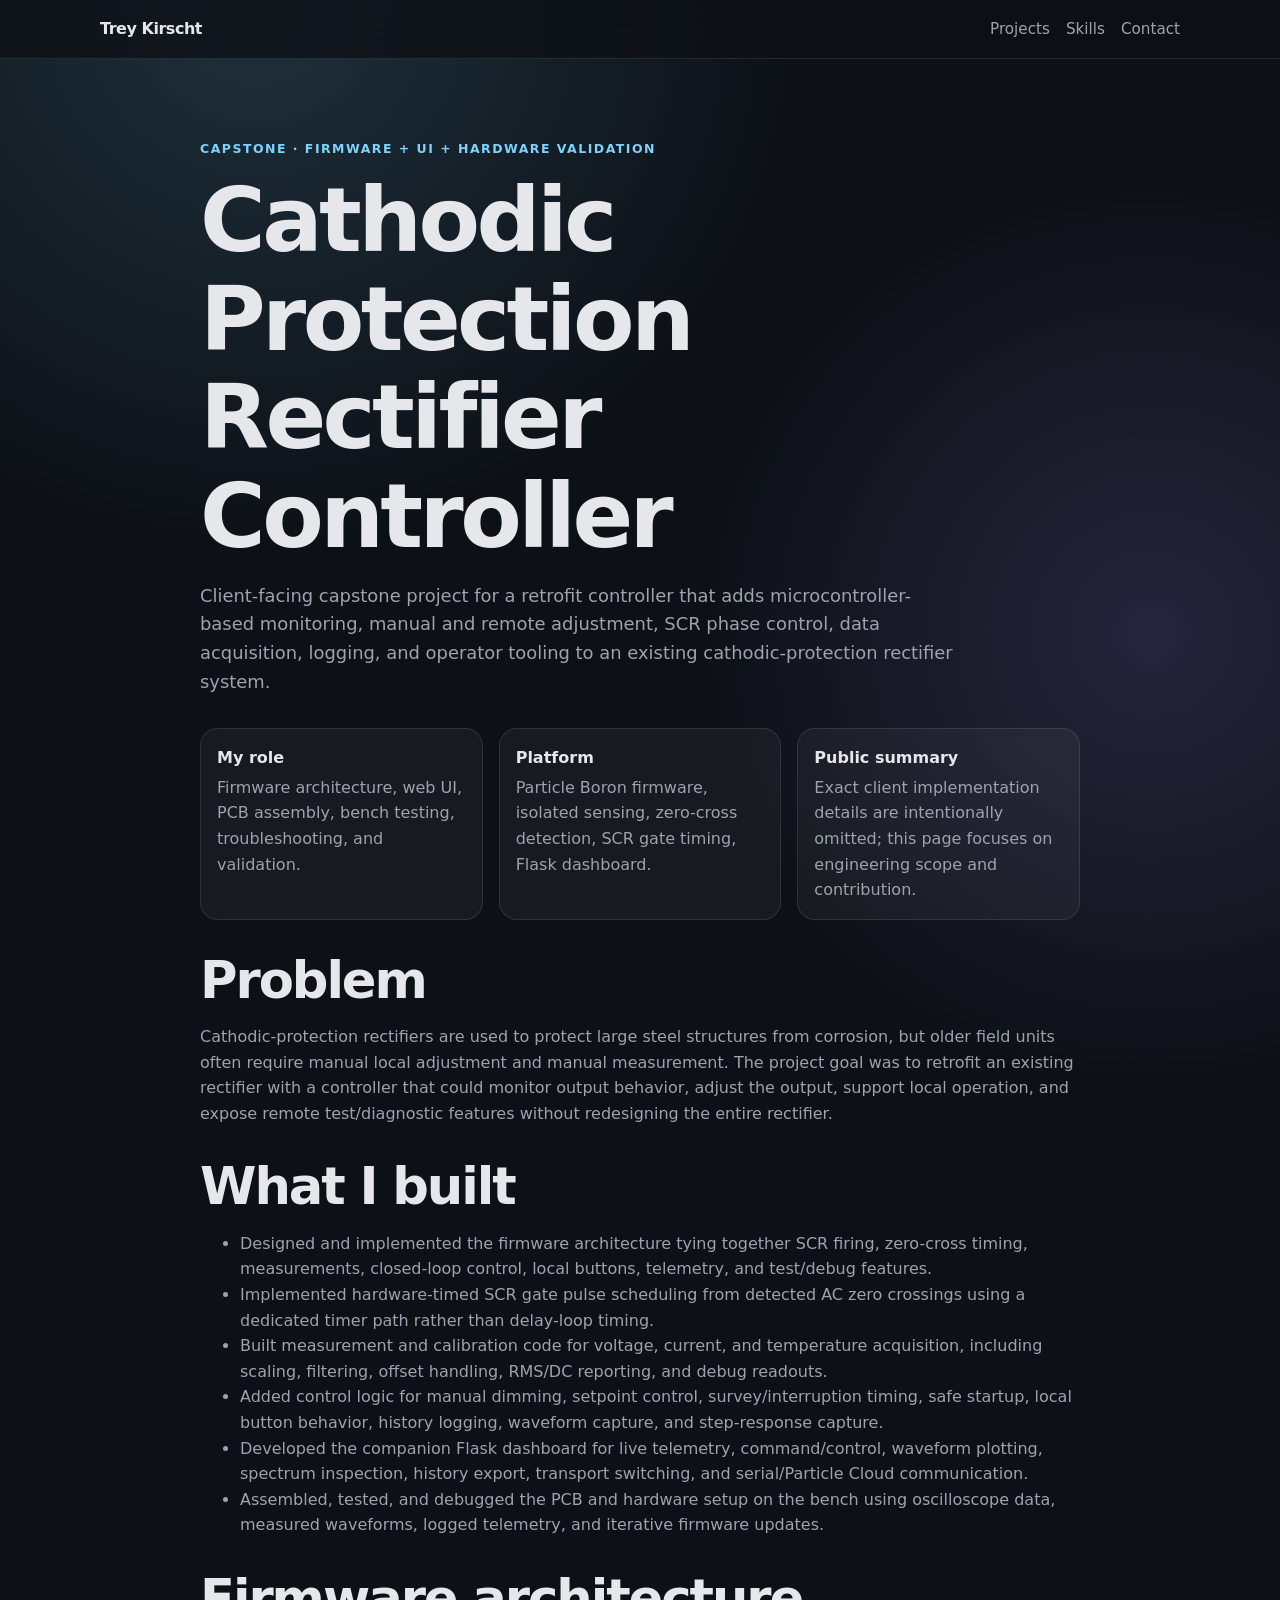
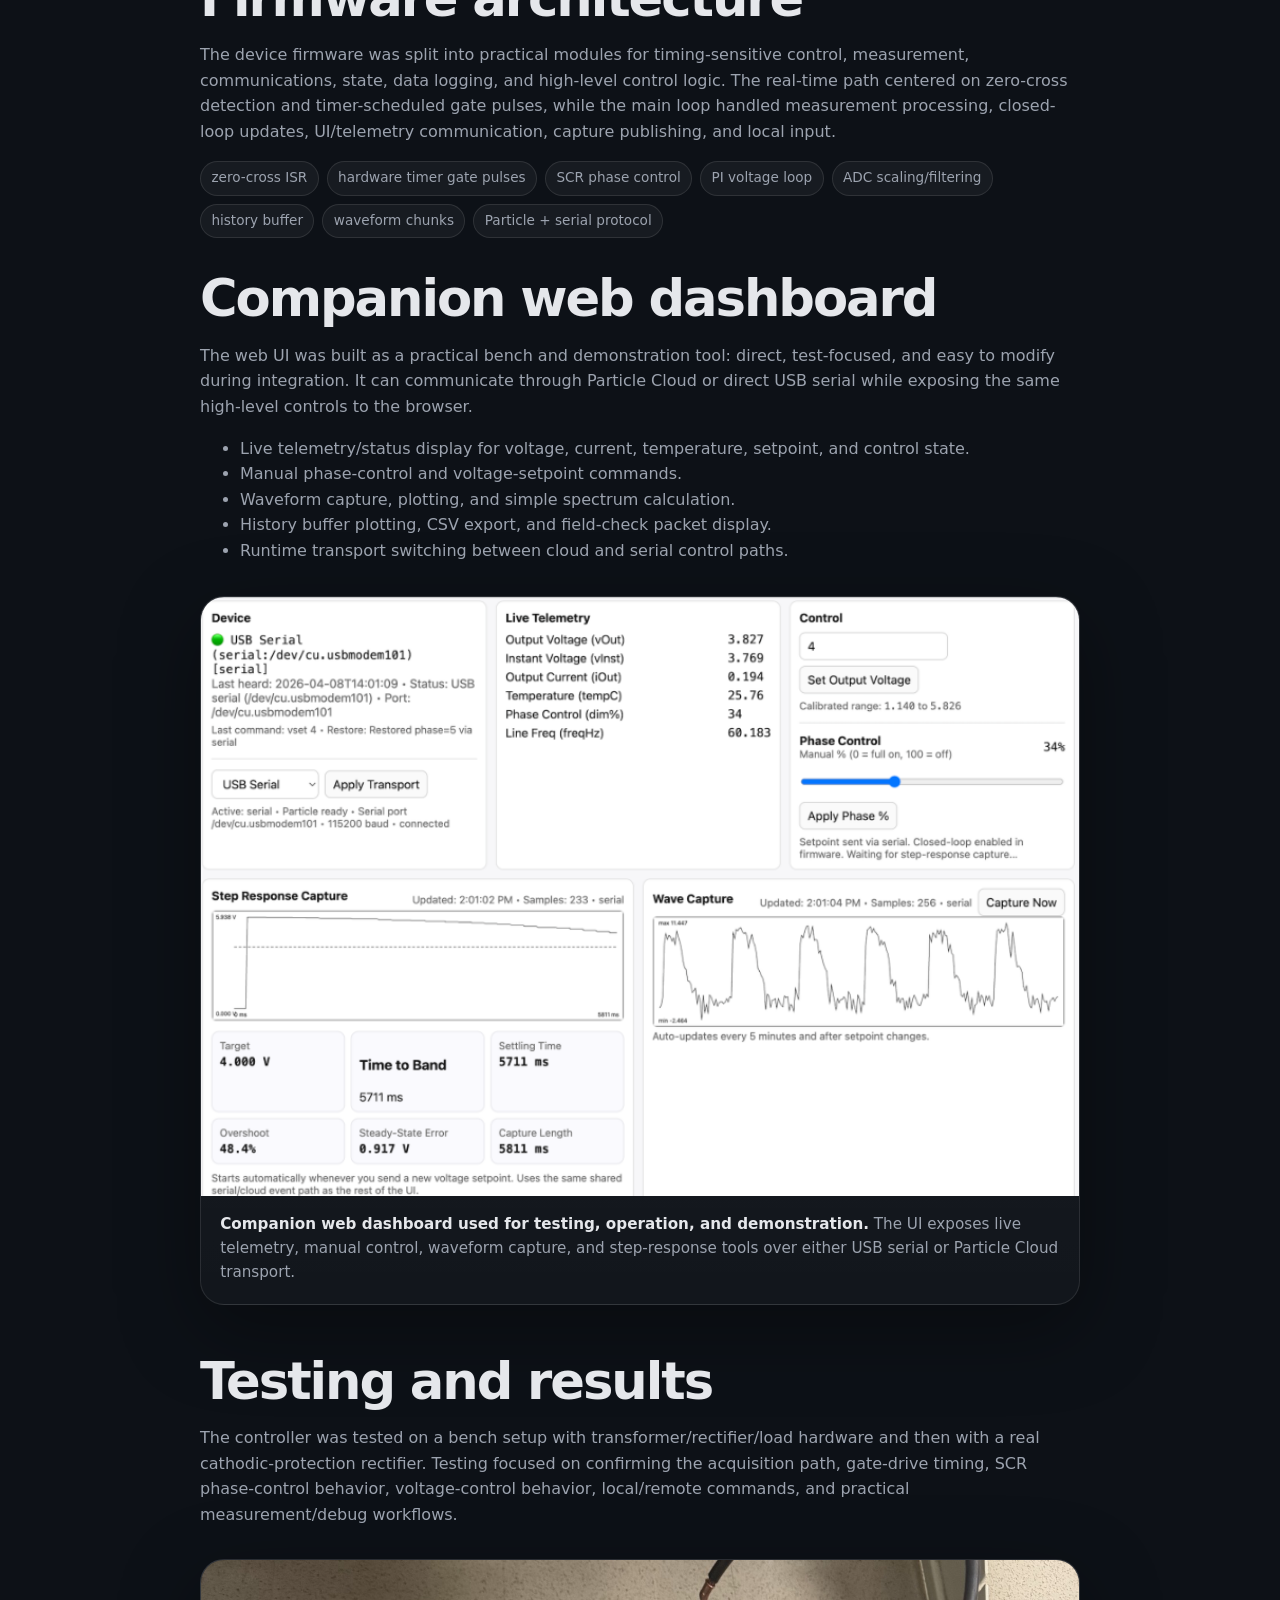
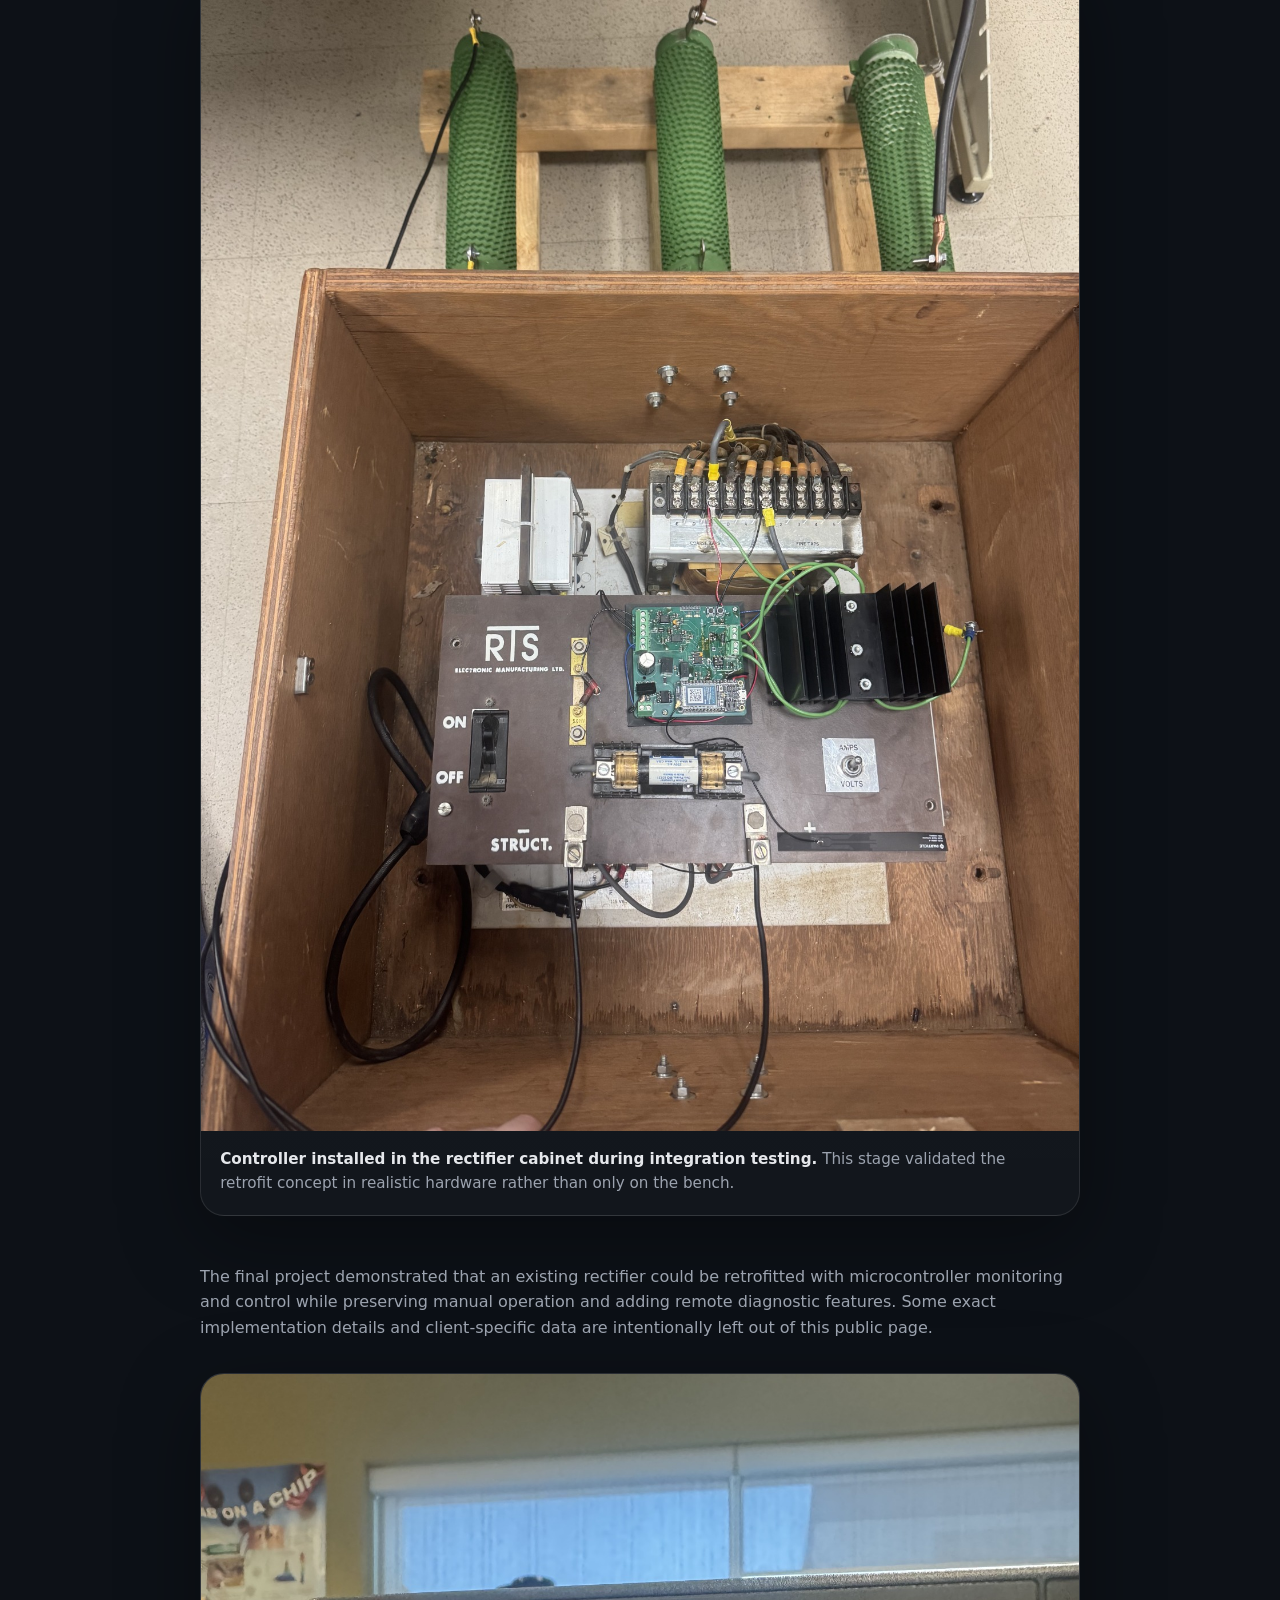
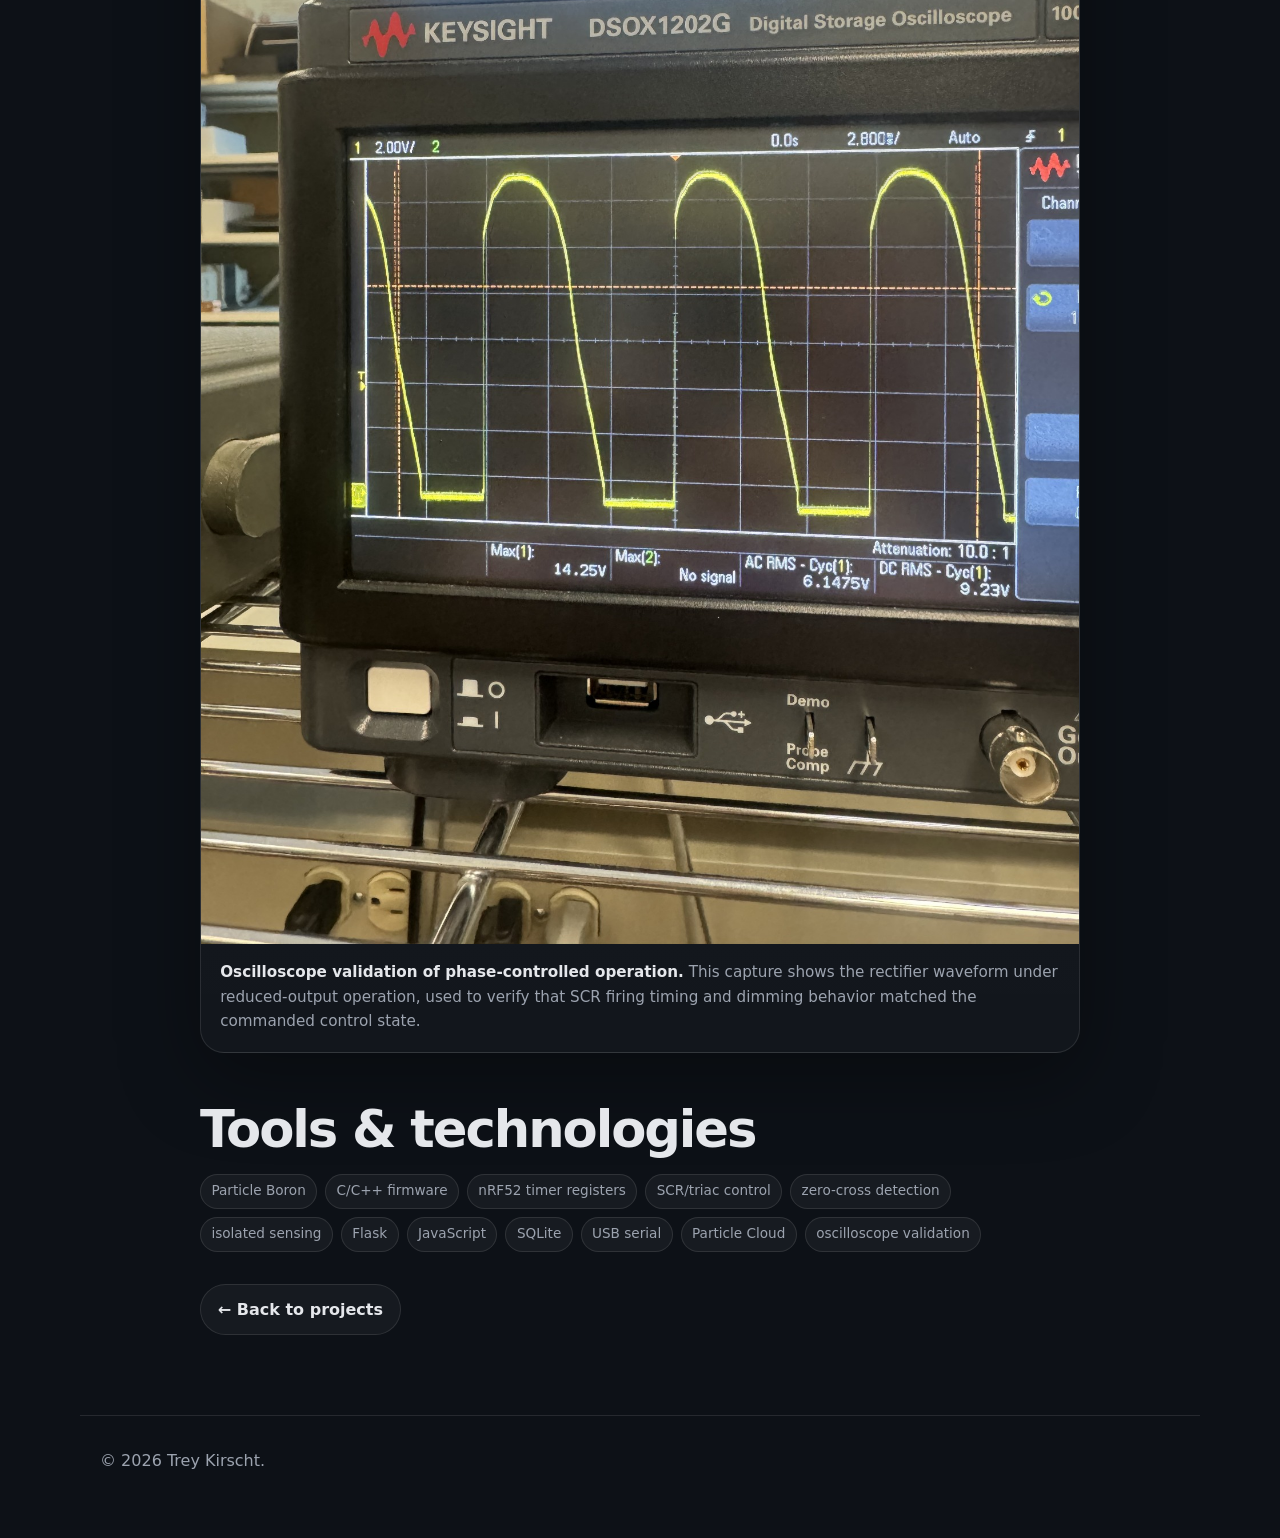
==== projects/cathodic-rectifier-controller.html @ 55c7774a "Initial Commit" ====
<!doctype html>
<html lang="en">
<head>
  <meta charset="utf-8">
  <meta name="viewport" content="width=device-width, initial-scale=1">
  <title>Cathodic Protection Rectifier Controller | Trey Kirscht</title>
  <link rel="stylesheet" href="../styles.css">
</head>

<body>
  <header class="site-header">
    <nav class="nav">
      <a class="brand" href="../index.html">Trey Kirscht</a>
      <div class="nav-links">
        <a href="../index.html#projects">Projects</a>
        <a href="../index.html#skills">Skills</a>
        <a href="../index.html#contact">Contact</a>
      </div>
    </nav>
  </header>

  <main class="section project-page">
    <p class="eyebrow">Capstone · firmware + UI + hardware validation</p>
    <h1>Cathodic Protection Rectifier Controller</h1>
    <p class="hero-text">
      Client-facing capstone project for a retrofit controller that adds microcontroller-based monitoring,
      manual and remote adjustment, SCR phase control, data acquisition, logging, and operator tooling to an
      existing cathodic-protection rectifier system.
    </p>

    <div class="project-meta">
      <div class="meta-box">
        <strong>My role</strong>
        <span>Firmware architecture, web UI, PCB assembly, bench testing, troubleshooting, and validation.</span>
      </div>
      <div class="meta-box">
        <strong>Platform</strong>
        <span>Particle Boron firmware, isolated sensing, zero-cross detection, SCR gate timing, Flask dashboard.</span>
      </div>
      <div class="meta-box">
        <strong>Public summary</strong>
        <span>Exact client implementation details are intentionally omitted; this page focuses on engineering scope and contribution.</span>
      </div>
    </div>

    <section class="content-block">
      <h2>Problem</h2>
      <p>
        Cathodic-protection rectifiers are used to protect large steel structures from corrosion, but
        older field units often require manual local adjustment and manual measurement. The project goal
        was to retrofit an existing rectifier with a controller that could monitor output behavior, adjust
        the output, support local operation, and expose remote test/diagnostic features without redesigning
        the entire rectifier.
      </p>
    </section>

    <section class="content-block">
      <h2>What I built</h2>
      <ul>
        <li>
          Designed and implemented the firmware architecture tying together SCR firing, zero-cross timing,
          measurements, closed-loop control, local buttons, telemetry, and test/debug features.
        </li>
        <li>
          Implemented hardware-timed SCR gate pulse scheduling from detected AC zero crossings using a
          dedicated timer path rather than delay-loop timing.
        </li>
        <li>
          Built measurement and calibration code for voltage, current, and temperature acquisition,
          including scaling, filtering, offset handling, RMS/DC reporting, and debug readouts.
        </li>
        <li>
          Added control logic for manual dimming, setpoint control, survey/interruption timing, safe startup,
          local button behavior, history logging, waveform capture, and step-response capture.
        </li>
        <li>
          Developed the companion Flask dashboard for live telemetry, command/control, waveform plotting,
          spectrum inspection, history export, transport switching, and serial/Particle Cloud communication.
        </li>
        <li>
          Assembled, tested, and debugged the PCB and hardware setup on the bench using oscilloscope data,
          measured waveforms, logged telemetry, and iterative firmware updates.
        </li>
      </ul>
    </section>

    <section class="content-block">
      <h2>Firmware architecture</h2>
      <p>
        The device firmware was split into practical modules for timing-sensitive control, measurement,
        communications, state, data logging, and high-level control logic. The real-time path centered on
        zero-cross detection and timer-scheduled gate pulses, while the main loop handled measurement
        processing, closed-loop updates, UI/telemetry communication, capture publishing, and local input.
      </p>
      <ul class="tag-list">
        <li>zero-cross ISR</li>
        <li>hardware timer gate pulses</li>
        <li>SCR phase control</li>
        <li>PI voltage loop</li>
        <li>ADC scaling/filtering</li>
        <li>history buffer</li>
        <li>waveform chunks</li>
        <li>Particle + serial protocol</li>
      </ul>
    </section>

    <section class="content-block">
      <h2>Companion web dashboard</h2>
      <p>
        The web UI was built as a practical bench and demonstration tool: direct, test-focused, and easy to
        modify during integration. It can communicate through Particle Cloud or direct USB serial while exposing
        the same high-level controls to the browser.
      </p>
      <ul>
        <li>Live telemetry/status display for voltage, current, temperature, setpoint, and control state.</li>
        <li>Manual phase-control and voltage-setpoint commands.</li>
        <li>Waveform capture, plotting, and simple spectrum calculation.</li>
        <li>History buffer plotting, CSV export, and field-check packet display.</li>
        <li>Runtime transport switching between cloud and serial control paths.</li>
      </ul>
    </section>

    <figure class="project-figure wide">
      <img src="../assets/capstone/capstone-web-ui.png" alt="Web dashboard for the cathodic protection rectifier controller showing telemetry, step response capture, and waveform capture views.">
      <figcaption>
        <strong>Companion web dashboard used for testing, operation, and demonstration.</strong>
        The UI exposes live telemetry, manual control, waveform capture, and step-response tools over either
        USB serial or Particle Cloud transport.
      </figcaption>
    </figure>

    <section class="content-block">
      <h2>Testing and results</h2>
      <p>
        The controller was tested on a bench setup with transformer/rectifier/load hardware and then with
        a real cathodic-protection rectifier. Testing focused on confirming the acquisition path, gate-drive
        timing, SCR phase-control behavior, voltage-control behavior, local/remote commands, and practical
        measurement/debug workflows.
      </p>

      <figure class="project-figure wide">
        <img src="../assets/capstone/capstone-rectifier-install.jpg" alt="Installed capstone controller inside a cathodic-protection rectifier cabinet.">
        <figcaption>
          <strong>Controller installed in the rectifier cabinet during integration testing.</strong>
          This stage validated the retrofit concept in realistic hardware rather than only on the bench.
        </figcaption>
      </figure>
      <p>
        The final project demonstrated that an existing rectifier could be retrofitted with microcontroller
        monitoring and control while preserving manual operation and adding remote diagnostic features.
        Some exact implementation details and client-specific data are intentionally left out of this public
        page.
      </p>

      <figure class="project-figure wide">
        <img src="../assets/capstone/capstone-scope-phase-dim.jpg" alt="Oscilloscope capture showing phase-controlled rectifier waveform at approximately 25 percent dimming.">
        <figcaption>
          <strong>Oscilloscope validation of phase-controlled operation.</strong>
          This capture shows the rectifier waveform under reduced-output operation, used to verify that SCR
          firing timing and dimming behavior matched the commanded control state.
        </figcaption>
      </figure>
    </section>

    <section class="content-block">
      <h2>Tools & technologies</h2>
      <ul class="tag-list">
        <li>Particle Boron</li>
        <li>C/C++ firmware</li>
        <li>nRF52 timer registers</li>
        <li>SCR/triac control</li>
        <li>zero-cross detection</li>
        <li>isolated sensing</li>
        <li>Flask</li>
        <li>JavaScript</li>
        <li>SQLite</li>
        <li>USB serial</li>
        <li>Particle Cloud</li>
        <li>oscilloscope validation</li>
      </ul>
    </section>

    <a class="button" href="../index.html#projects">← Back to projects</a>
  </main>

  <footer class="footer">
    <p>© <span id="year"></span> Trey Kirscht.</p>
  </footer>

  <script>
    document.getElementById("year").textContent = new Date().getFullYear();
  </script>
</body>
</html>
---- styles.css ----
:root{--bg:#0d1117;--panel:#111827;--text:#e5e7eb;--muted:#9ca3af;--line:rgba(255,255,255,.10);--accent:#7dd3fc;--accent2:#a78bfa;--shadow:0 24px 80px rgba(0,0,0,.35);--radius:24px;--max:1120px}*{box-sizing:border-box}html{scroll-behavior:smooth}body{margin:0;font-family:Inter,ui-sans-serif,system-ui,-apple-system,BlinkMacSystemFont,"Segoe UI",sans-serif;color:var(--text);background:radial-gradient(circle at 20% 0%,rgba(125,211,252,.16),transparent 34rem),radial-gradient(circle at 90% 10%,rgba(167,139,250,.16),transparent 28rem),var(--bg);line-height:1.6}a{color:inherit;text-decoration:none}p{margin-top:0}.site-header{position:sticky;top:0;z-index:10;backdrop-filter:blur(18px);background:rgba(13,17,23,.78);border-bottom:1px solid var(--line)}.nav{max-width:var(--max);margin:0 auto;padding:1rem 1.25rem;display:flex;align-items:center;justify-content:space-between;gap:1rem}.brand{font-weight:800;letter-spacing:-.03em}.nav-links{display:flex;gap:1rem;color:var(--muted);font-size:.95rem}.nav-links a:hover,.text-link:hover{color:var(--accent)}.section{max-width:var(--max);margin:0 auto;padding:5rem 1.25rem}.hero{min-height:76vh;display:grid;grid-template-columns:minmax(0,1.35fr) minmax(280px,.65fr);align-items:center;gap:2rem}.eyebrow,.project-type,.card-label{color:var(--accent);text-transform:uppercase;letter-spacing:.12em;font-size:.78rem;font-weight:800;margin-bottom:.8rem}h1,h2,h3{line-height:1.1;margin:0 0 1rem;letter-spacing:-.04em}h1{font-size:clamp(2.6rem,7vw,5.6rem);max-width:900px}h2{font-size:clamp(2rem,4vw,3.25rem)}h3{font-size:1.35rem}.hero-text{max-width:760px;color:var(--muted);font-size:1.12rem}.button-row{display:flex;flex-wrap:wrap;gap:.8rem;margin-top:1.5rem}.button{display:inline-flex;align-items:center;justify-content:center;min-height:44px;padding:.75rem 1.05rem;border:1px solid var(--line);border-radius:999px;background:rgba(255,255,255,.04);color:var(--text);font-weight:700;transition:transform .16s ease,border-color .16s ease,background .16s ease}.button:hover{transform:translateY(-2px);border-color:rgba(125,211,252,.55);background:rgba(125,211,252,.10)}.button.primary{color:#06121b;background:linear-gradient(135deg,var(--accent),var(--accent2));border:0}.hero-card,.project-card,.skill-box,.contact-card{border:1px solid var(--line);border-radius:var(--radius);background:linear-gradient(180deg,rgba(255,255,255,.065),rgba(255,255,255,.025));box-shadow:var(--shadow)}.hero-card{padding:1.5rem}.hero-card h2{font-size:1.6rem}.hero-card p{color:var(--muted)}.stat-grid{display:grid;gap:.85rem;margin-top:1.25rem}.stat-grid>div{padding:1rem;border-radius:18px;background:rgba(255,255,255,.055);border:1px solid var(--line)}.stat{display:block;color:var(--text);font-size:1.55rem;font-weight:900;letter-spacing:-.05em}.stat-label{display:block;color:var(--muted);font-size:.86rem}.section-heading{max-width:760px;margin-bottom:2rem}.section-heading p,.split>div:first-child p,.contact-card p{color:var(--muted)}.project-grid{display:grid;grid-template-columns:repeat(2,minmax(0,1fr));gap:1rem}.project-card{padding:1.35rem;min-height:280px;display:flex;flex-direction:column;justify-content:space-between}.project-card.featured{grid-column:span 2;min-height:320px;background:linear-gradient(135deg,rgba(125,211,252,.14),rgba(167,139,250,.09)),linear-gradient(180deg,rgba(255,255,255,.065),rgba(255,255,255,.025))}.project-card p{color:var(--muted)}.tag-list{list-style:none;padding:0;margin:1rem 0;display:flex;flex-wrap:wrap;gap:.5rem}.tag-list li{border:1px solid var(--line);color:var(--text);background:rgba(255,255,255,.045);border-radius:999px;padding:.35rem .65rem;font-size:.85rem}.text-link{color:var(--accent);font-weight:800}.split{display:grid;grid-template-columns:.75fr 1.25fr;gap:2rem;align-items:start}.skill-columns{display:grid;grid-template-columns:repeat(2,minmax(0,1fr));gap:1rem}.skill-box{padding:1.2rem}.skill-box p{color:var(--muted);margin:0}.timeline{border-left:1px solid var(--line);display:grid;gap:1.5rem;margin-left:.5rem}.timeline-item{display:grid;grid-template-columns:160px 1fr;gap:1.2rem;padding-left:1.25rem;position:relative}.timeline-item:before{content:"";position:absolute;left:-7px;top:.45rem;width:13px;height:13px;border-radius:50%;background:var(--accent);box-shadow:0 0 0 5px rgba(125,211,252,.14)}.timeline-date{color:var(--accent);font-weight:800}.timeline-item p{color:var(--muted)}.contact-card{padding:2rem}.footer{max-width:var(--max);margin:0 auto;padding:2rem 1.25rem 3rem;color:var(--muted);border-top:1px solid var(--line)}.project-page{max-width:920px}.project-meta{display:grid;grid-template-columns:repeat(3,minmax(0,1fr));gap:1rem;margin:2rem 0}.meta-box{border:1px solid var(--line);border-radius:18px;padding:1rem;background:rgba(255,255,255,.045)}.meta-box strong{display:block;margin-bottom:.25rem}.meta-box span,.content-block p,.content-block li{color:var(--muted)}.content-block{margin:2rem 0}@media(max-width:820px){.nav{align-items:flex-start;flex-direction:column}.nav-links{flex-wrap:wrap}.hero,.split,.project-grid,.skill-columns,.project-meta{grid-template-columns:1fr}.project-card.featured{grid-column:auto}.timeline-item{grid-template-columns:1fr}.section{padding:3.75rem 1rem}}


.compact-section {
  padding-top: 1rem;
}

.compact-section .project-card {
  max-width: 760px;
}


.ascii-art {
  overflow-x: auto;
  padding: 1rem;
  border-radius: 18px;
  border: 1px solid var(--line);
  background: rgba(0, 0, 0, 0.28);
  color: var(--text);
  font-size: 0.78rem;
  line-height: 1.15;
}

.project-figure {
  margin: 2rem 0 3rem;
  border: 1px solid var(--line);
  border-radius: var(--radius);
  background: linear-gradient(180deg, rgba(255,255,255,0.065), rgba(255,255,255,0.025));
  box-shadow: var(--shadow);
  overflow: hidden;
}

.project-figure img {
  display: block;
  width: 100%;
  height: auto;
}

.project-figure figcaption {
  padding: 1rem 1.2rem 1.2rem;
  color: var(--muted);
  font-size: 0.95rem;
}

.project-figure figcaption strong {
  color: var(--text);
}

.project-figure.wide {
  max-width: 100%;
}


.button-row.compact {
  margin-top: 1rem;
}

.project-status-note {
  margin-top: 1rem;
  padding: 1rem;
  border: 1px solid var(--line);
  border-radius: 18px;
  background: rgba(125, 211, 252, 0.07);
  color: var(--muted);
}

.project-status-note strong {
  color: var(--text);
}
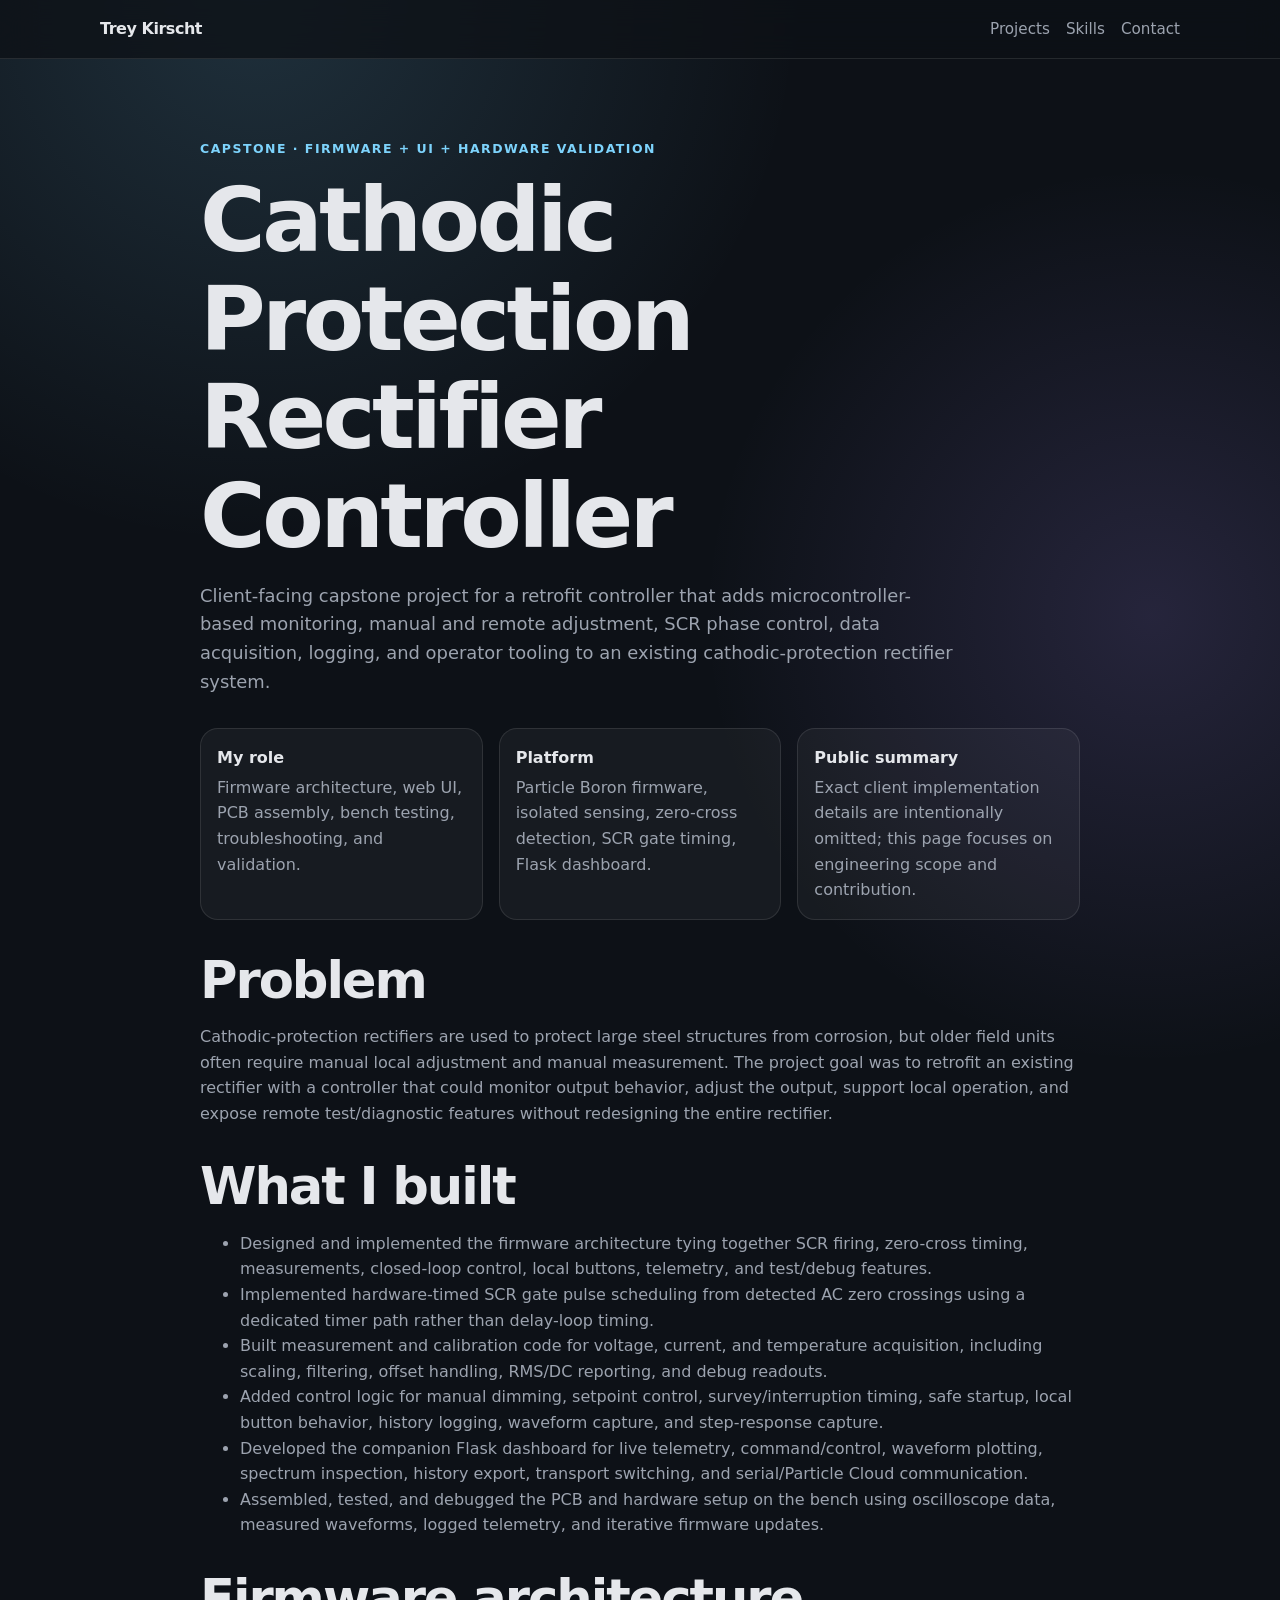
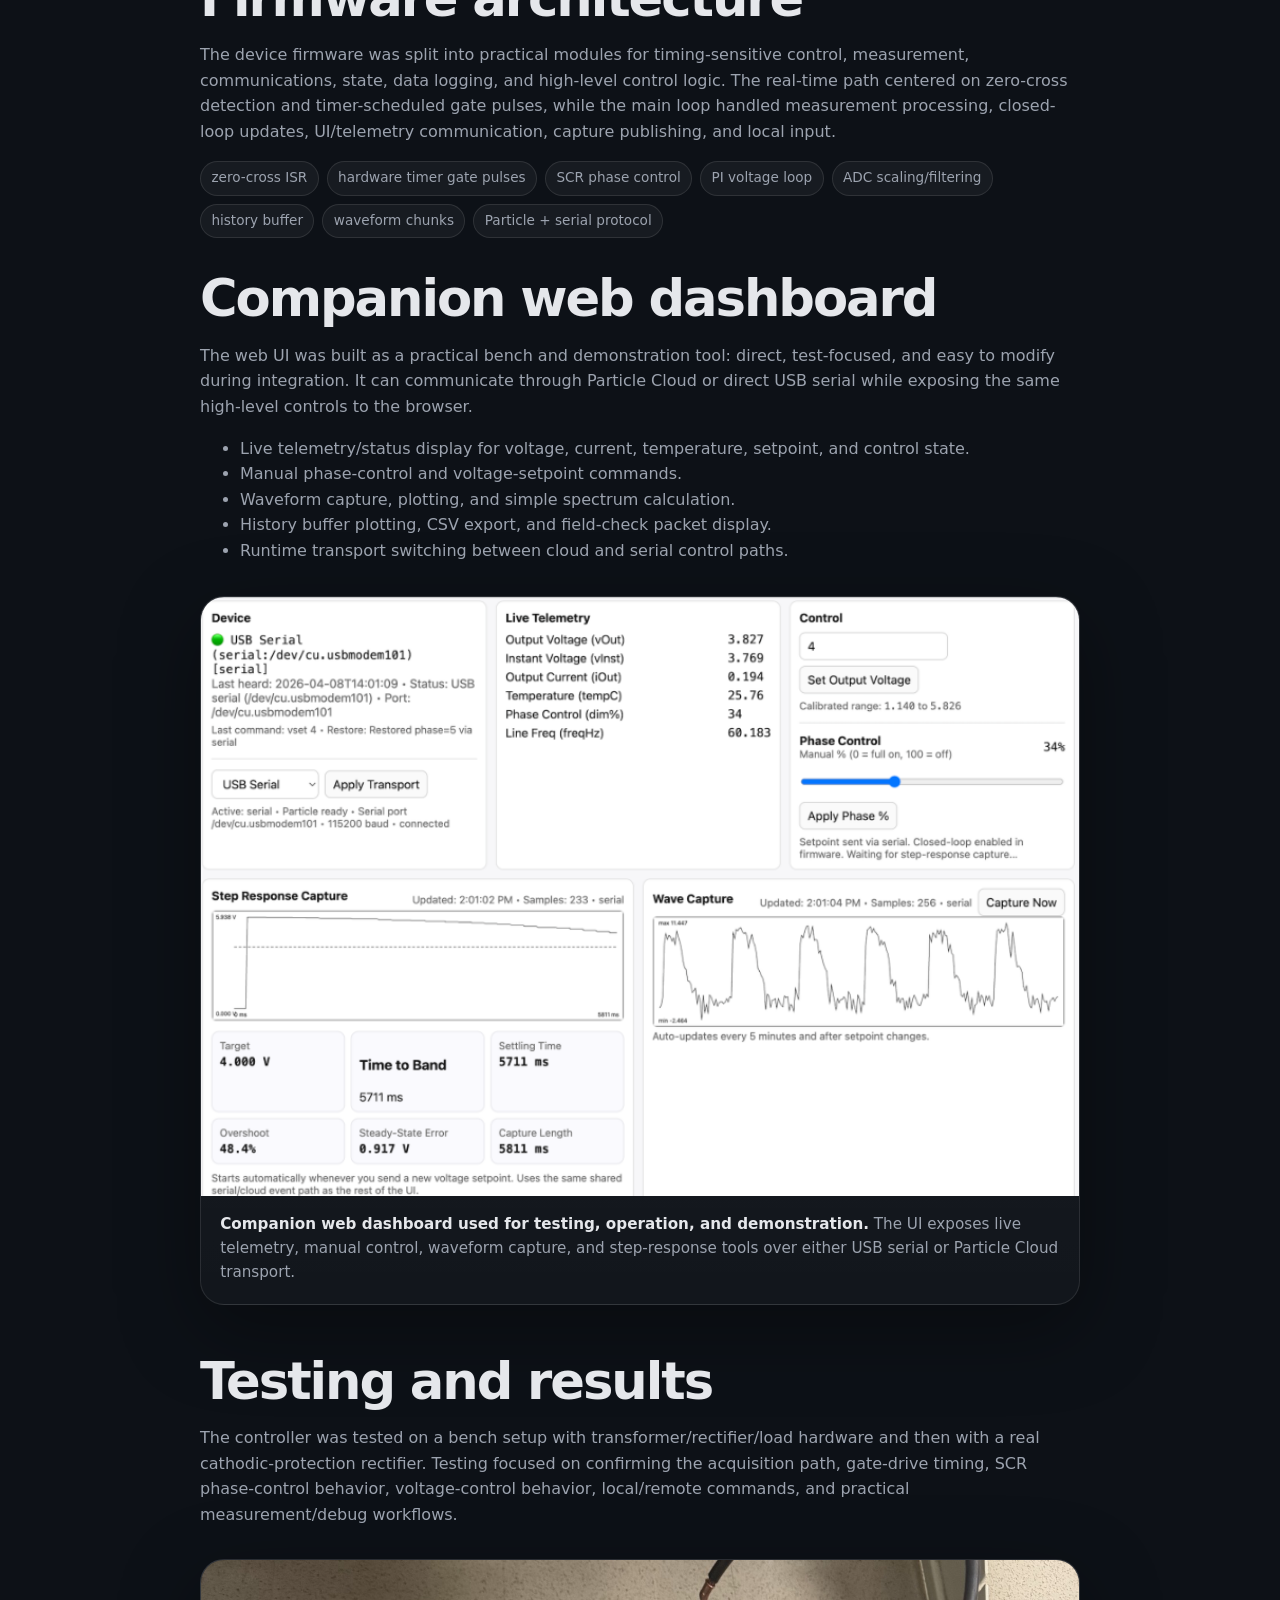
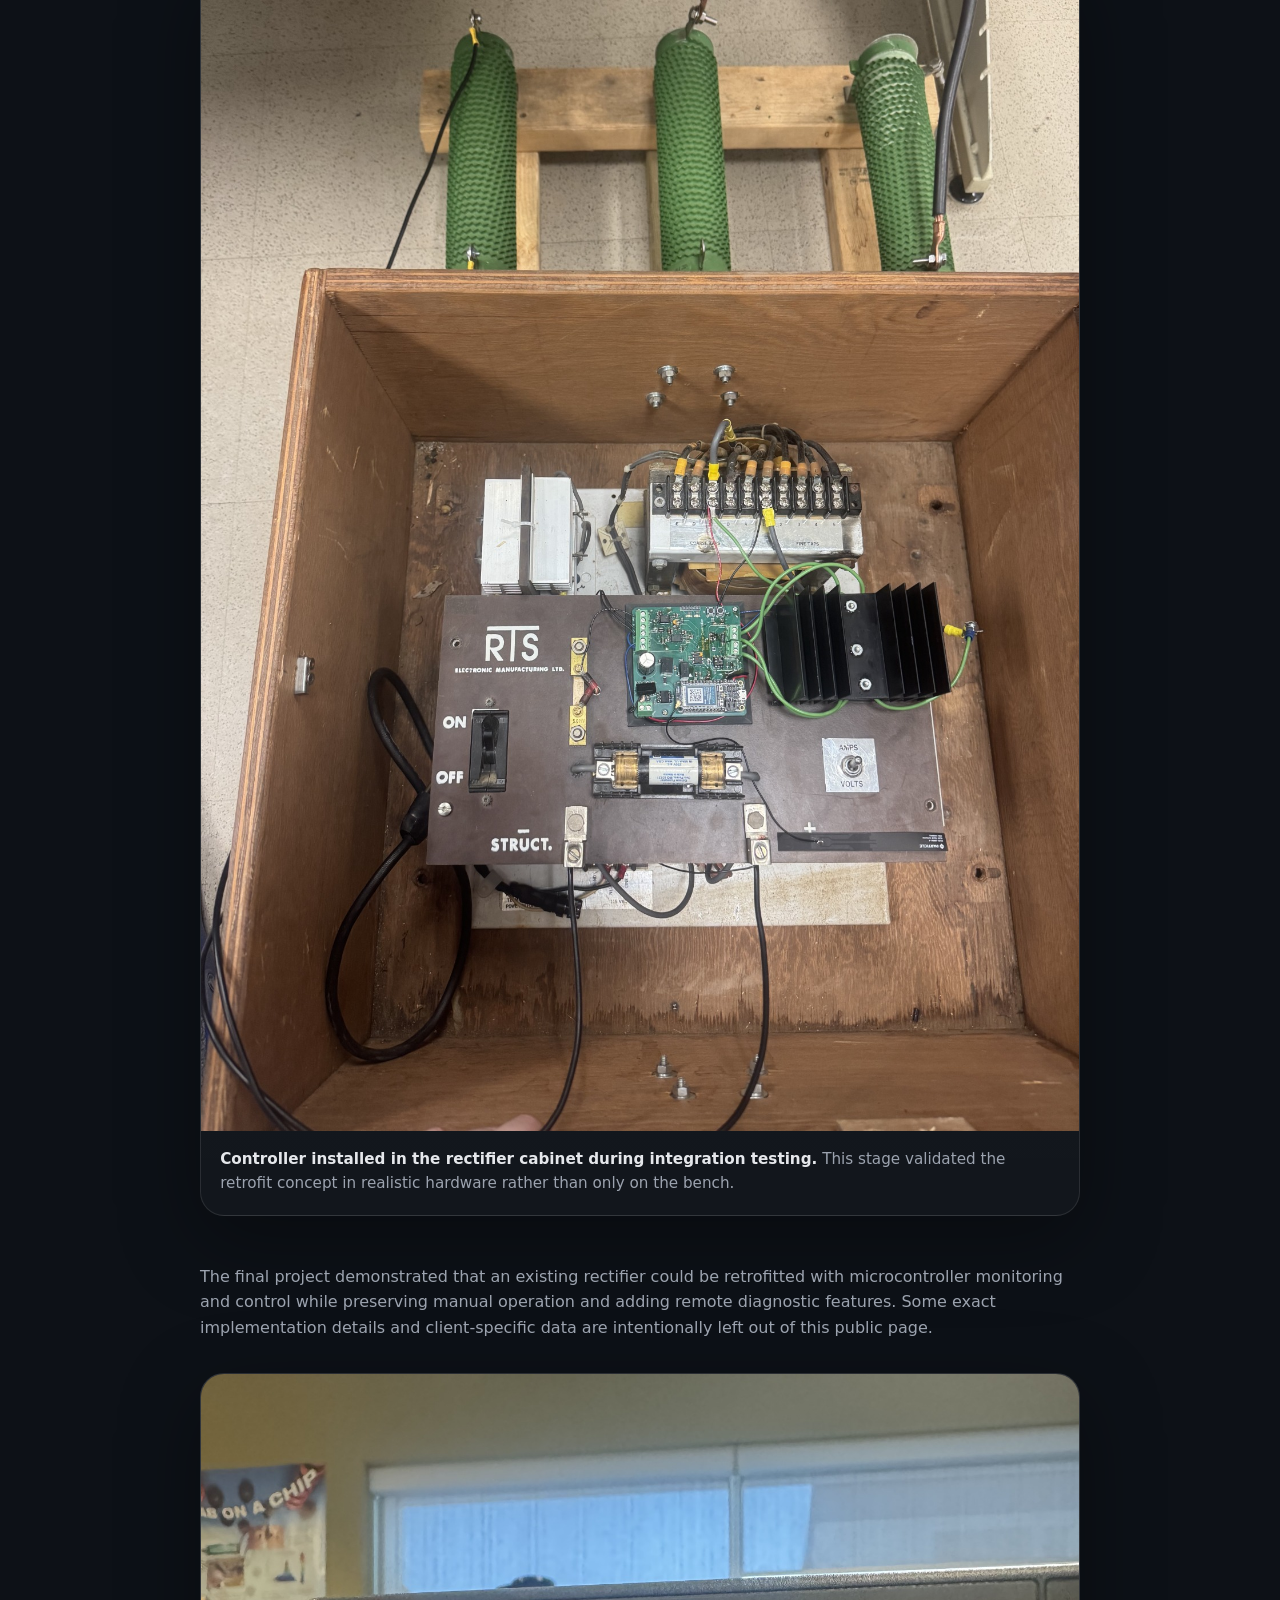
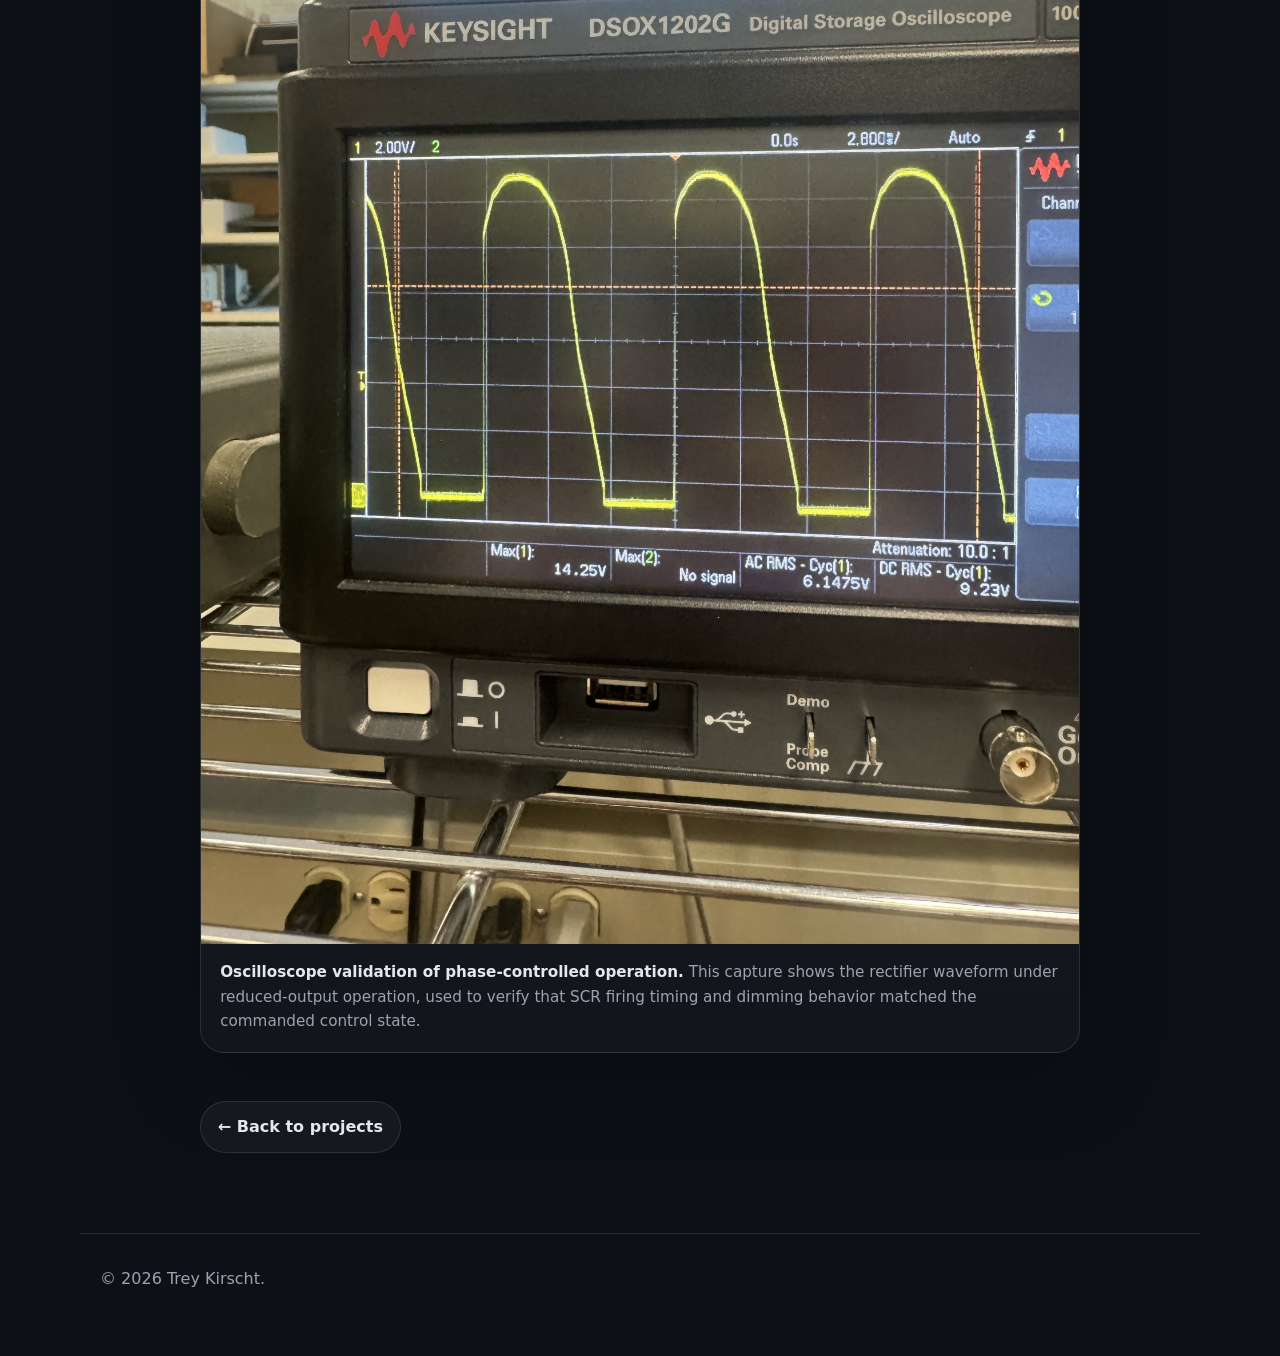
==== commit 8daf580d: "Cleanup Pass" ====
--- a/projects/cathodic-rectifier-controller.html
+++ b/projects/cathodic-rectifier-controller.html
@@ -162,25 +162,7 @@
       </figure>
     </section>
 
-    <section class="content-block">
-      <h2>Tools & technologies</h2>
-      <ul class="tag-list">
-        <li>Particle Boron</li>
-        <li>C/C++ firmware</li>
-        <li>nRF52 timer registers</li>
-        <li>SCR/triac control</li>
-        <li>zero-cross detection</li>
-        <li>isolated sensing</li>
-        <li>Flask</li>
-        <li>JavaScript</li>
-        <li>SQLite</li>
-        <li>USB serial</li>
-        <li>Particle Cloud</li>
-        <li>oscilloscope validation</li>
-      </ul>
-    </section>
-
-    <a class="button" href="../index.html#projects">← Back to projects</a>
+<a class="button" href="../index.html#projects">← Back to projects</a>
   </main>
 
   <footer class="footer">
